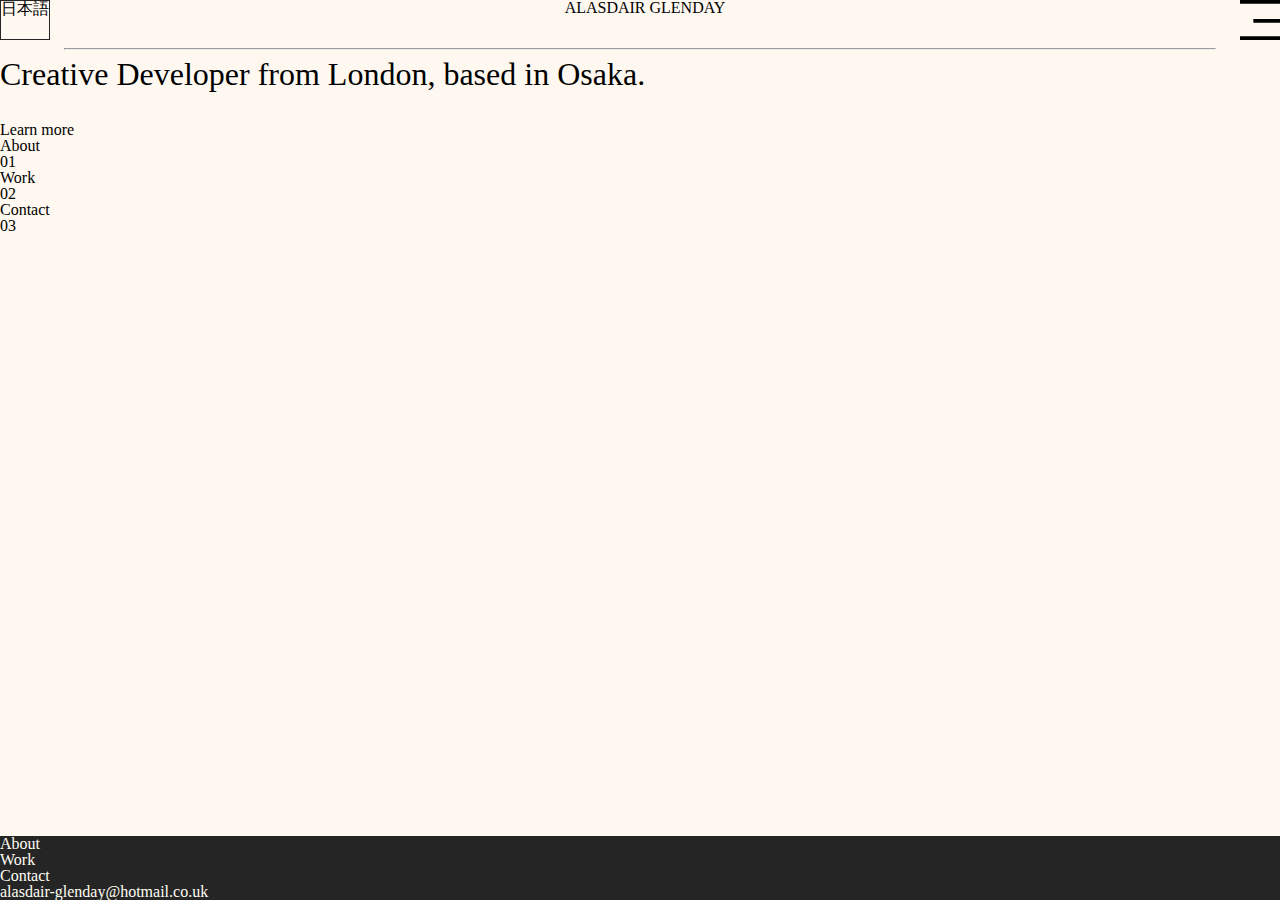
==== index.html @ 2c77ba04 "Hamburger nav (kinda) sorted" ====
<!DOCTYPE html>
<html lang="en">
<head>
    <meta charset="UTF-8">
    <meta name="viewport" content="width=device-width, initial-scale=1.0">
    <title>Alasdair Glenday - Portfolio</title>
    <link rel="stylesheet" href="styles.css">
</head>
<body>
    <div id="page-container">
        <header>
            <div>
                <a class="japanese" lang="ja-jp" href="">日本語</a>
                <p>Alasdair Glenday</p>
                <button class="hamburger-nav" onclick="toggleHamburgerMenu()"></button>      
            </div>
        </header>
        <hr>
        <nav id="hamburger-nav" class="display-none">
            <ul>
                <li>About</li>
                <li>Work</li>
                <li>Contact</li>
            </ul>
        </nav>
        <main>
            <h1>Creative Developer from London, based in Osaka.</h1> 
            <button>Learn more</button>
            <nav>
                <ul>
                    <li><a href="">About</a></li><p>01</p>
                    <li><a href="">Work</a></li><p>02</p>
                    <li><a href="">Contact</a></li><p>03</p>
                </ul>
            </nav>   
        </main>
        <footer>
            <li>About</li>
            <li>Work</li>
            <li>Contact</li>
            <p>alasdair-glenday@hotmail.co.uk</p>
        </footer>
        </div>
    <script src="script.js"></script>
</body>
</html>
---- styles.css ----
/* http://meyerweb.com/eric/tools/css/reset/ 
   v2.0 | 20110126
   License: none (public domain)
*/

html, body, div, span, applet, object, iframe,
h1, h2, h3, h4, h5, h6, p, blockquote, pre,
a, abbr, acronym, address, big, cite, code,
del, dfn, em, img, ins, kbd, q, s, samp,
small, strike, strong, sub, sup, tt, var,
b, u, i, center,
dl, dt, dd, ol, ul, li,
fieldset, form, label, legend,
table, caption, tbody, tfoot, thead, tr, th, td,
article, aside, canvas, details, embed, 
figure, figcaption, footer, header, hgroup, 
menu, nav, output, ruby, section, summary,
time, mark, audio, video {
	margin: 0;
	padding: 0;
	border: 0;
	font-size: 100%;
	font: inherit;
	vertical-align: baseline;
}
/* HTML5 display-role reset for older browsers */
article, aside, details, figcaption, figure, 
footer, header, hgroup, menu, nav, section {
	display: block;
}
body {
	line-height: 1;
}
ol, ul {
	list-style: none;
}
blockquote, q {
	quotes: none;
}
blockquote:before, blockquote:after,
q:before, q:after {
	content: '';
	content: none;
}
table {
	border-collapse: collapse;
	border-spacing: 0;
}

a, button{
	all: unset;
}

*{
    box-sizing: border-box;
}

/* --------------------------------Styles ----------------------------- */ 

@font-face {
    font-family: "Helvetica Neue", Helvetica, Arial, sans-serif;
    src: url(fonts/HelveticaNeue-01.ttf);
}


/* ------ Mobile first styling ----- */ 
/* (iPhone SE, 320px x 568) */ 

:root{
	--main-background-color: #FEF8F0;
	--main-font-color: black;
	--footer-color: #252525;
	--light-text: #FFFEF2;
}	

body{
    font-family: "Helvetica Neue";
	background-color: var(--main-background-color);
	color: var(--main-font-color);
}
/* Sets a container so the footer stays at the bottom */ 
#page-container{
	position: relative;
	min-height: 100vh;
}
	
/* Header Nav */ 
header div{
	display: flex;
	justify-content: space-between;
}

header div p{
	text-transform: uppercase;
}

hr{
	width: 90vw;
}

h1{
	font-weight: 300;
	font-size: 2em;
	margin-bottom: 1em;
}

/* CSS classes */ 

.display-none{
	display: none;
}

.display-block{
	display: block;
}

/* Links */ 
button:hover{
	cursor: pointer;
}
/* Japanese langauage link */ 
.japanese{
	border: #252525 1.5px solid;
}

/* Buttons */
button:hover{
	cursor: pointer;
}
.hamburger-nav{
	background-image: url(svg/hamburger-icon.svg);
	background-repeat: no-repeat;
	background-size: cover;
	width: 2.5em;
	height: 2.5em;
}
#hamburger-nav{
	font-size: 5em;
	width: 100vw;
	height: 100vh;
}
/* Footer styling */ 
footer{
	background-color: var(--footer-color);
	color: var(--light-text);
	position: absolute;
	bottom: 0;
	width: 100vw;
}
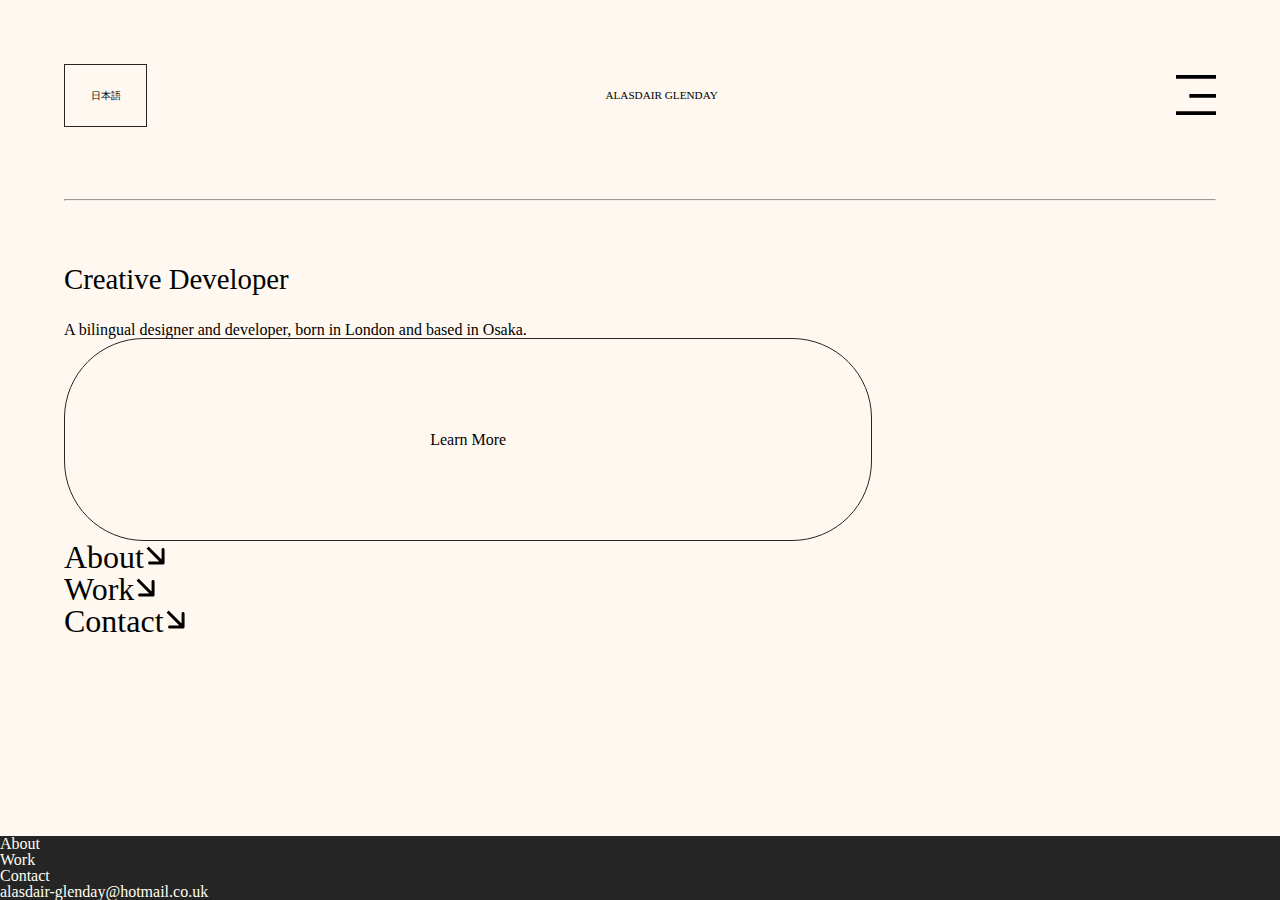
==== commit 0d7fe245: "Change UI slightly" ====
--- a/index.html
+++ b/index.html
@@ -24,13 +24,14 @@
             </ul>
         </nav>
         <main>
-            <h1>Creative Developer from London, based in Osaka.</h1> 
+            <h1>Creative Developer</h1> 
+            <h2>A bilingual designer and developer, born in London and based in Osaka.</h2>
             <button>Learn more</button>
             <nav>
                 <ul>
-                    <li><a href="">About</a></li><p>01</p>
-                    <li><a href="">Work</a></li><p>02</p>
-                    <li><a href="">Contact</a></li><p>03</p>
+                    <li><a href="">About</a><img src="svg/arrow-right.svg" alt="Arrow pointing right"></li>                      
+                    <li><a href="">Work</a><img src="svg/arrow-right.svg" alt="Arrow pointing right"></li>
+                    <li><a href="">Contact</a><img src="svg/arrow-right.svg" alt="Arrow pointing right"></li>
                 </ul>
             </nav>   
         </main>
--- a/styles.css
+++ b/styles.css
@@ -78,6 +78,10 @@
 	background-color: var(--main-background-color);
 	color: var(--main-font-color);
 }
+main{
+	margin: 5%;
+}
+
 /* Sets a container so the footer stays at the bottom */ 
 #page-container{
 	position: relative;
@@ -88,20 +92,28 @@
 header div{
 	display: flex;
 	justify-content: space-between;
+	align-items: center;
 }
 
 header div p{
 	text-transform: uppercase;
+	font-size: .7em;
+
 }
 
 hr{
 	width: 90vw;
+	margin-bottom: 4em;
 }
 
 h1{
-	font-weight: 300;
-	font-size: 2em;
+	/* font-weight: 300; */
+	font-size: 1.8em;
 	margin-bottom: 1em;
+}
+
+img[src="svg/arrow-right.svg"]{
+	transform: rotate(45deg);
 }
 
 /* CSS classes */ 
@@ -118,21 +130,41 @@
 button:hover{
 	cursor: pointer;
 }
+
+main nav a{
+	font-size: 2em;
+}
+
 /* Japanese langauage link */ 
 .japanese{
-	border: #252525 1.5px solid;
+	border: #252525 1px solid;
+	font-size: .6em;
+	padding: 2%;
+	margin: 5%;
+	
 }
 
 /* Buttons */
 button:hover{
 	cursor: pointer;
 }
+main button{
+	font-size: 1em;
+	text-align: center;
+	text-transform: capitalize;
+	border: #252525 solid 1px;
+	border-radius: 5em;
+	padding: 8% 5%;
+	width: 60%;
+}
+
 .hamburger-nav{
 	background-image: url(svg/hamburger-icon.svg);
 	background-repeat: no-repeat;
 	background-size: cover;
 	width: 2.5em;
 	height: 2.5em;
+	margin: 5%;
 }
 #hamburger-nav{
 	font-size: 5em;
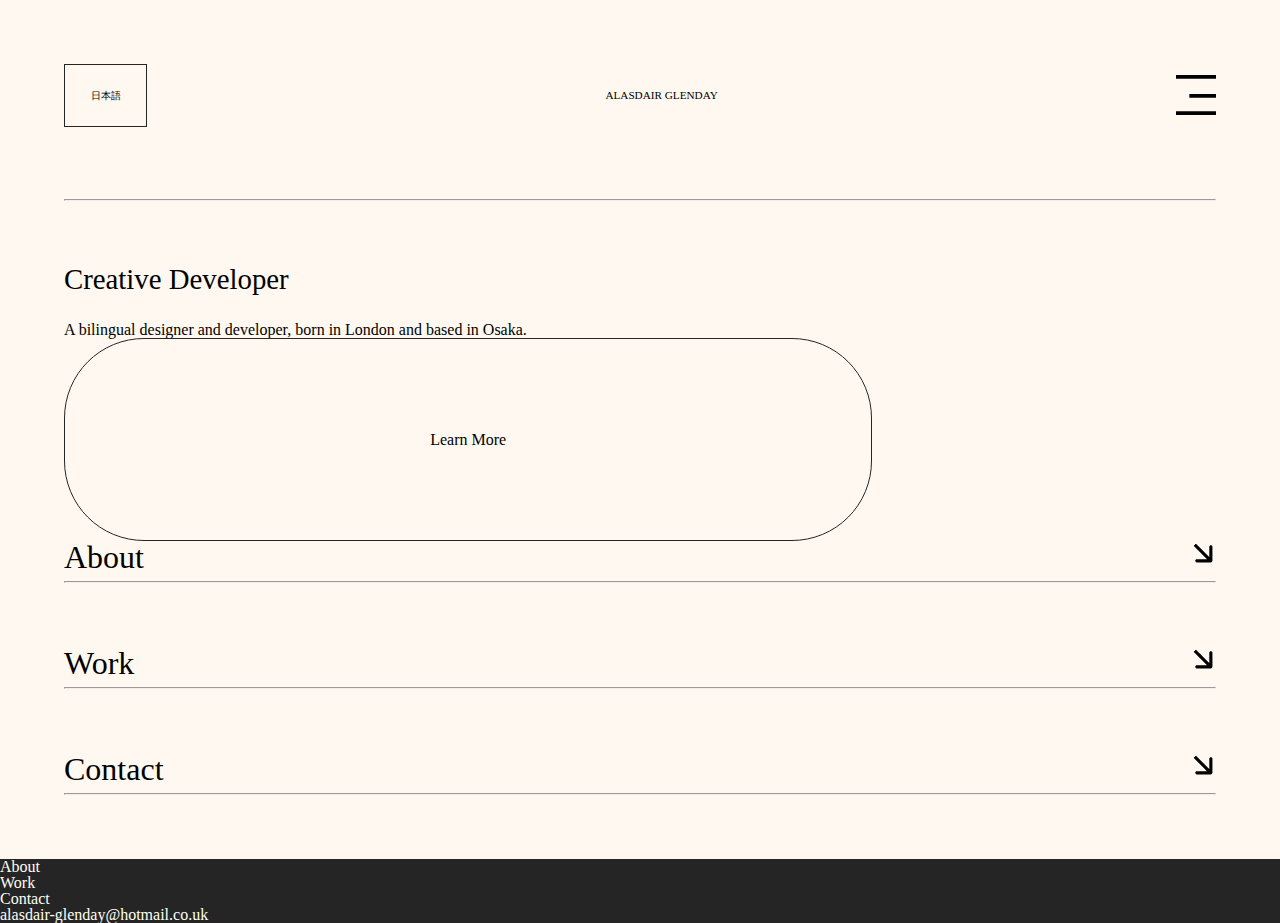
==== commit 54c2f85d: "Looking good" ====
--- a/index.html
+++ b/index.html
@@ -29,9 +29,12 @@
             <button>Learn more</button>
             <nav>
                 <ul>
-                    <li><a href="">About</a><img src="svg/arrow-right.svg" alt="Arrow pointing right"></li>                      
-                    <li><a href="">Work</a><img src="svg/arrow-right.svg" alt="Arrow pointing right"></li>
-                    <li><a href="">Contact</a><img src="svg/arrow-right.svg" alt="Arrow pointing right"></li>
+                    <li><a href="">About</a><button></button></li> 
+                    <hr>                     
+                    <li><a href="">Work</a><button></button></li>
+                    <hr>
+                    <li><a href="">Contact</a><button></button></li>
+                    <hr>
                 </ul>
             </nav>   
         </main>
--- a/styles.css
+++ b/styles.css
@@ -112,9 +112,32 @@
 	margin-bottom: 1em;
 }
 
-img[src="svg/arrow-right.svg"]{
+main nav ul li{
+	display: grid;
+	grid-template-columns: 1fr 1fr;
+	
+}
+
+main nav ul li a{
+	justify-self: start;
+}
+
+main nav ul li button{
+	background-image: url(svg/arrow-right.svg);
+	background-repeat: no-repeat;
+	background-size: cover;
+	width: 25px;
+	height: 25px;
+}
+
+main nav ul li button{
+	justify-self: end;
 	transform: rotate(45deg);
 }
+
+
+
+
 
 /* CSS classes */ 
 
@@ -148,7 +171,7 @@
 button:hover{
 	cursor: pointer;
 }
-main button{
+main h2 ~ button{
 	font-size: 1em;
 	text-align: center;
 	text-transform: capitalize;
@@ -175,8 +198,6 @@
 footer{
 	background-color: var(--footer-color);
 	color: var(--light-text);
-	position: absolute;
-	bottom: 0;
 	width: 100vw;
 }
 
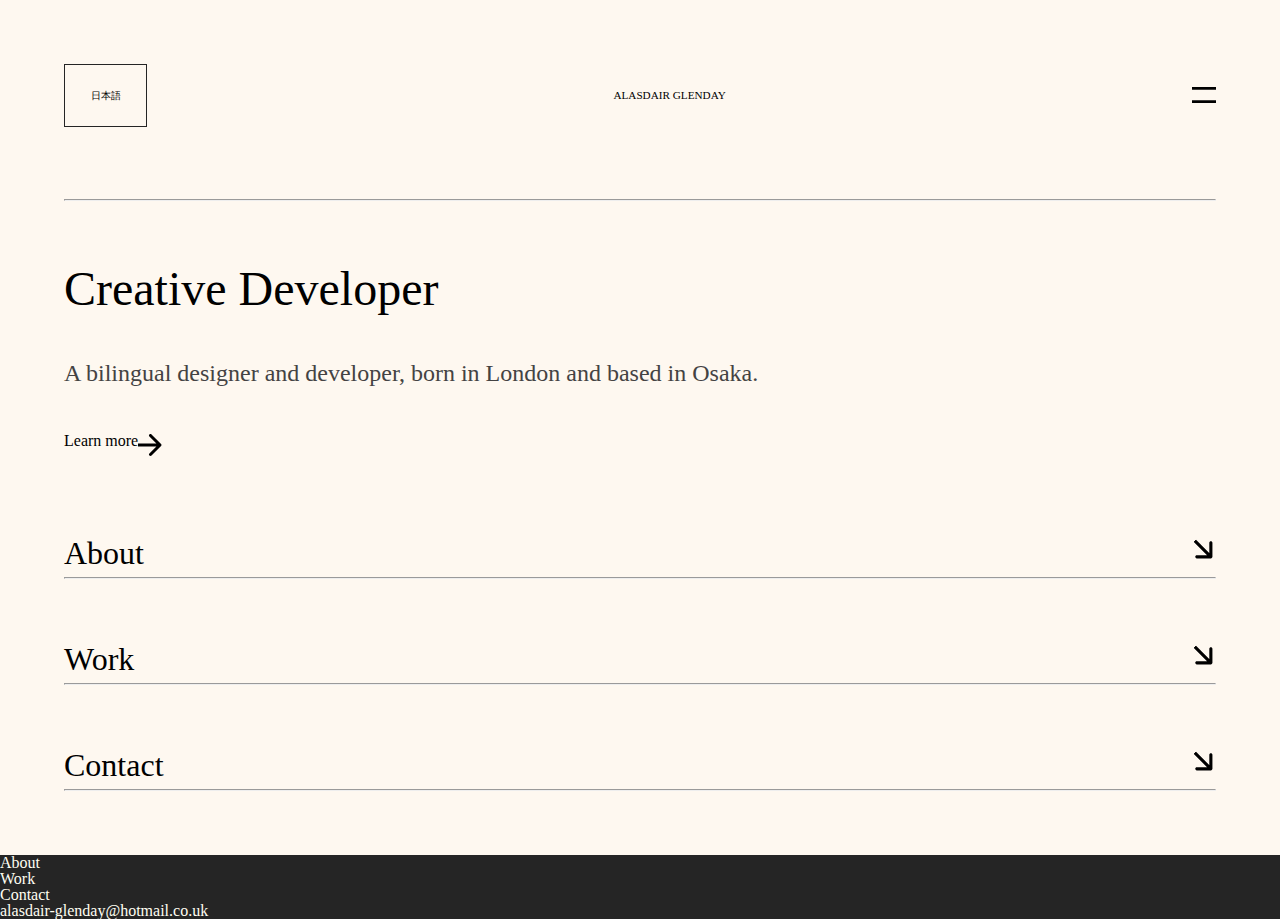
==== commit eed2ba96: "Good place to stop for a bit" ====
--- a/index.html
+++ b/index.html
@@ -25,8 +25,8 @@
         </nav>
         <main>
             <h1>Creative Developer</h1> 
-            <h2>A bilingual designer and developer, born in London and based in Osaka.</h2>
-            <button>Learn more</button>
+            <p>A bilingual designer and developer, born in London and based in Osaka.</p>
+            <a>Learn more<img src="svg/arrow-right.svg" alt=""></a>
             <nav>
                 <ul>
                     <li><a href="">About</a><button></button></li> 
--- a/styles.css
+++ b/styles.css
@@ -108,8 +108,20 @@
 
 h1{
 	/* font-weight: 300; */
-	font-size: 1.8em;
+	font-size: 3em;
 	margin-bottom: 1em;
+}
+
+main h1 ~ p{
+	font-size: 1.5em;
+	color: #444343;
+	margin-bottom: 2em;
+	
+}
+
+main p ~ a{
+	display: flex;
+	margin-bottom: 5em;
 }
 
 main nav ul li{
@@ -171,22 +183,23 @@
 button:hover{
 	cursor: pointer;
 }
-main h2 ~ button{
-	font-size: 1em;
+main p ~ a{
+	/* font-size: 1em;
 	text-align: center;
 	text-transform: capitalize;
 	border: #252525 solid 1px;
 	border-radius: 5em;
+	margin: 5%;
 	padding: 8% 5%;
-	width: 60%;
+	width: 60%; */
 }
 
 .hamburger-nav{
-	background-image: url(svg/hamburger-icon.svg);
+	background-image: url(svg/hamburger-two-lines.svg);
 	background-repeat: no-repeat;
 	background-size: cover;
-	width: 2.5em;
-	height: 2.5em;
+	width: 1.5em;
+	height: 1em;
 	margin: 5%;
 }
 #hamburger-nav{
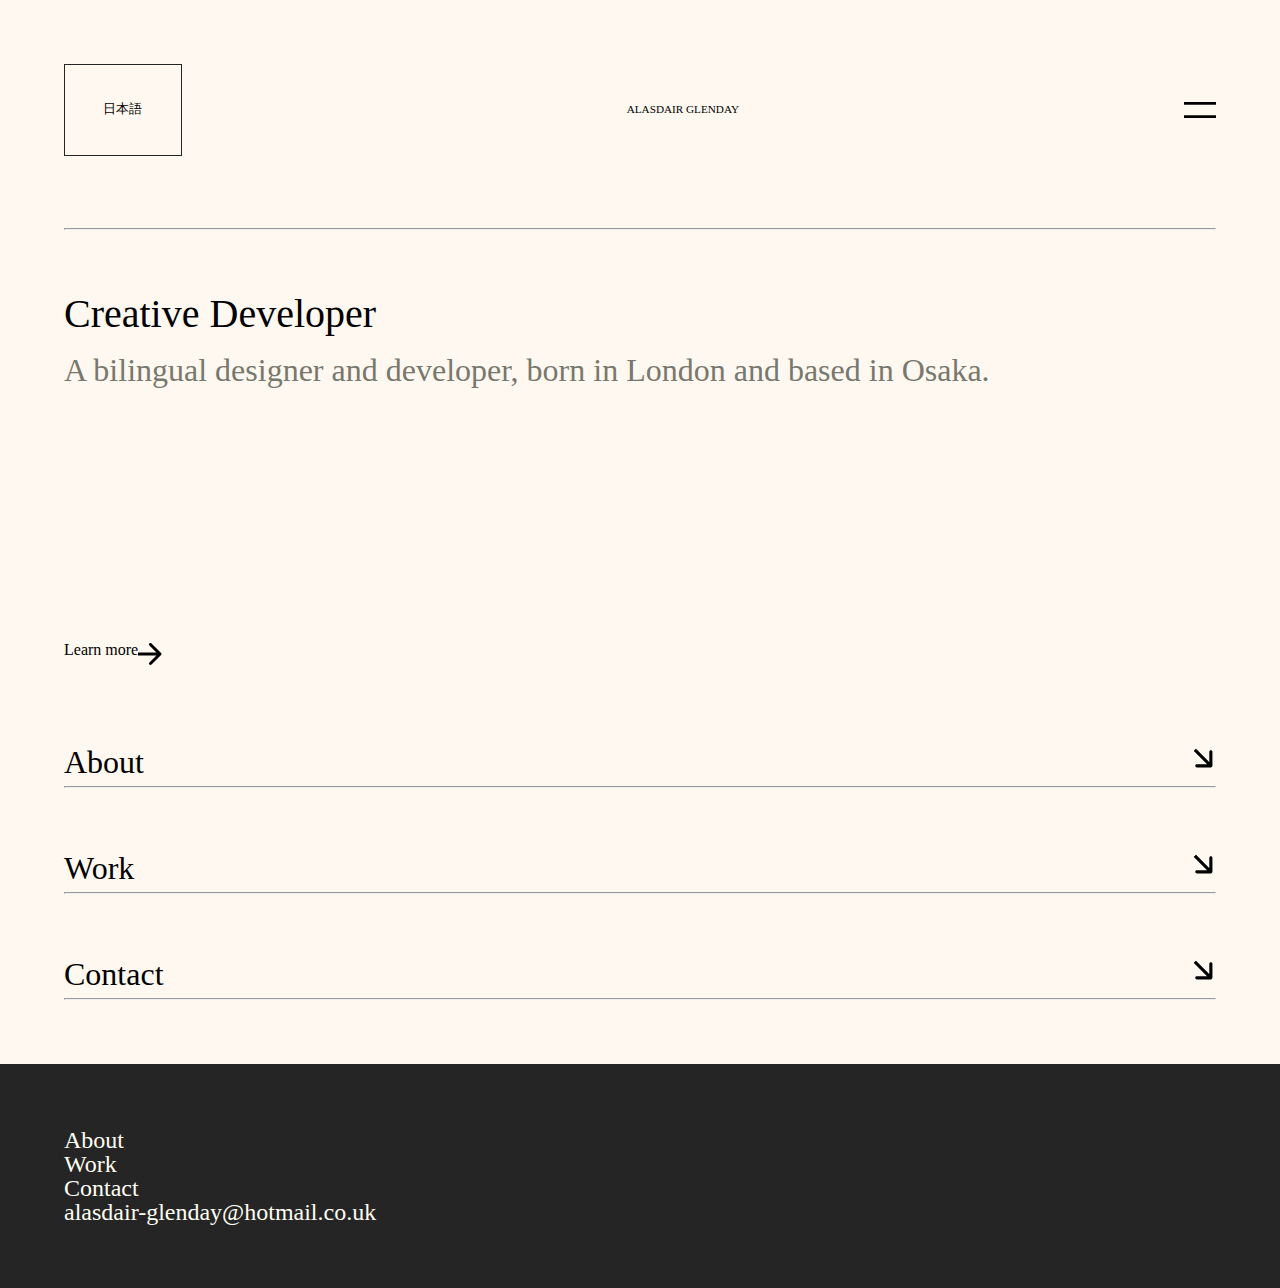
==== commit 4f54dd19: "Change homepage a bit" ====
--- a/index.html
+++ b/index.html
@@ -39,9 +39,11 @@
             </nav>   
         </main>
         <footer>
-            <li>About</li>
-            <li>Work</li>
-            <li>Contact</li>
+            <ul>
+                <li>About</li>
+                <li>Work</li>
+                <li>Contact</li>
+            </ul>
             <p>alasdair-glenday@hotmail.co.uk</p>
         </footer>
         </div>
--- a/styles.css
+++ b/styles.css
@@ -108,17 +108,18 @@
 
 h1{
 	/* font-weight: 300; */
-	font-size: 3em;
-	margin-bottom: 1em;
+	font-size: 2.5em;
+	/* text-transform: uppercase; */
+	margin-bottom: .5em;
 }
 
 main h1 ~ p{
-	font-size: 1.5em;
-	color: #444343;
-	margin-bottom: 2em;
-	
-}
-
+	font-size: 2em;
+	color: #78786E;
+	margin-bottom: 8em;
+	
+}
+/* Learn more */ 
 main p ~ a{
 	display: flex;
 	margin-bottom: 5em;
@@ -173,8 +174,8 @@
 /* Japanese langauage link */ 
 .japanese{
 	border: #252525 1px solid;
-	font-size: .6em;
-	padding: 2%;
+	font-size: .8em;
+	padding: 3%;
 	margin: 5%;
 	
 }
@@ -183,22 +184,23 @@
 button:hover{
 	cursor: pointer;
 }
-main p ~ a{
-	/* font-size: 1em;
+
+/* main p ~ a{
+	font-size: 1em;
 	text-align: center;
 	text-transform: capitalize;
 	border: #252525 solid 1px;
 	border-radius: 5em;
 	margin: 5%;
 	padding: 8% 5%;
-	width: 60%; */
-}
+	width: 60%;
+} */
 
 .hamburger-nav{
 	background-image: url(svg/hamburger-two-lines.svg);
 	background-repeat: no-repeat;
 	background-size: cover;
-	width: 1.5em;
+	width: 2em;
 	height: 1em;
 	margin: 5%;
 }
@@ -209,8 +211,15 @@
 }
 /* Footer styling */ 
 footer{
+	display: grid;
+	font-size: 1.5em;
 	background-color: var(--footer-color);
 	color: var(--light-text);
 	width: 100vw;
-}
-
+	padding: 5%;
+}
+
+footer li{
+	list-style: none;
+}
+
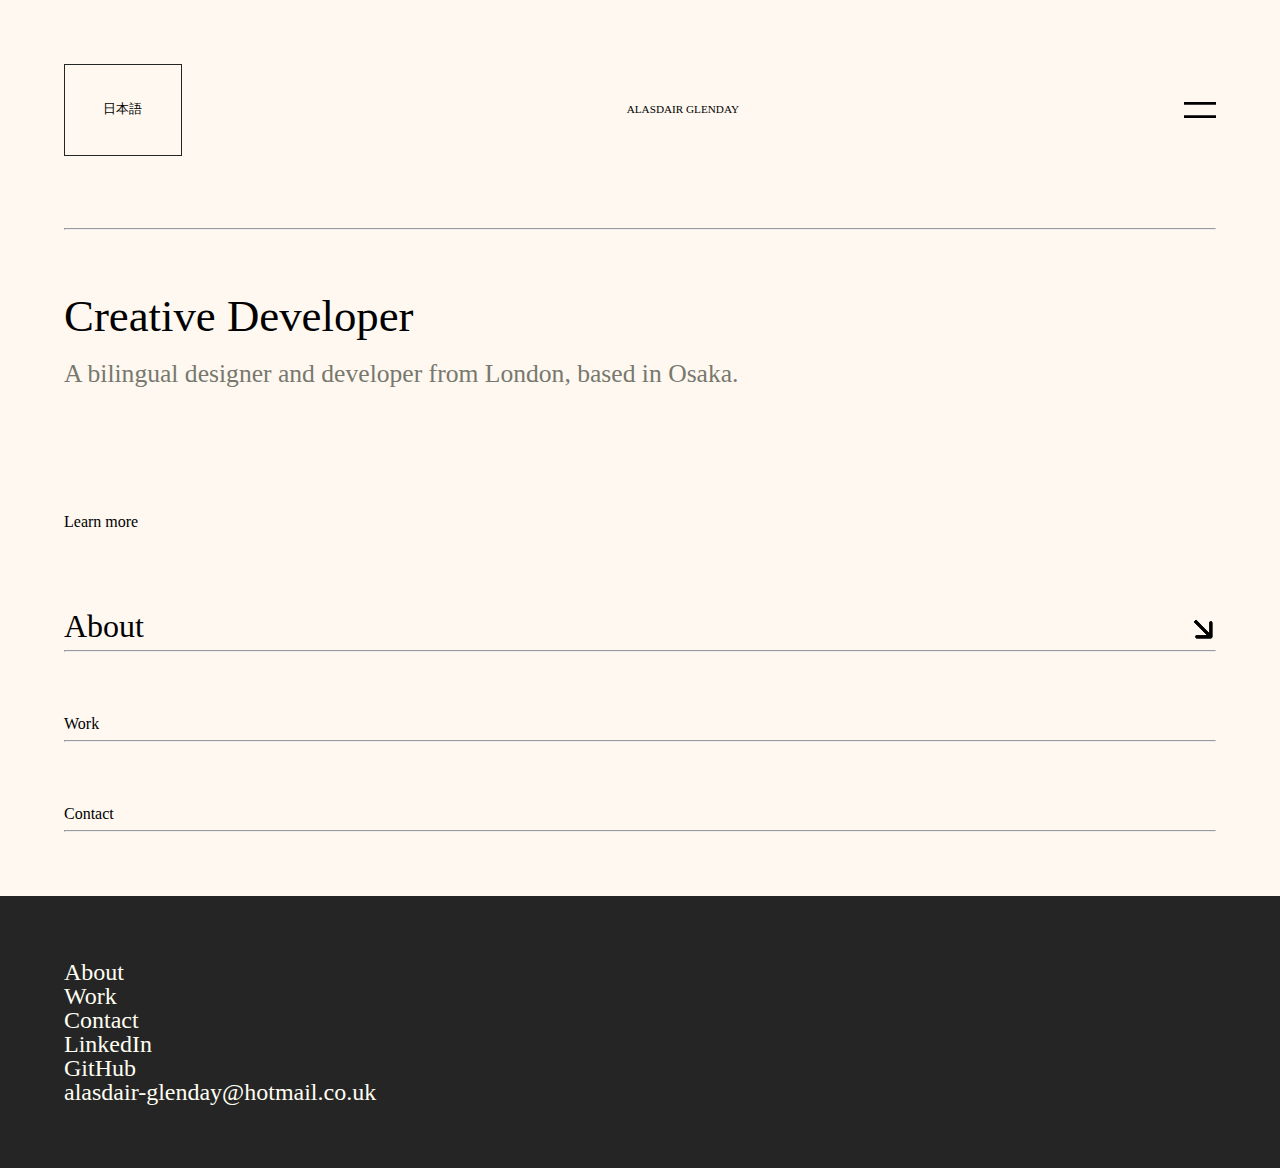
==== commit 3904f1f0: "Changed main nav to flexbox" ====
--- a/index.html
+++ b/index.html
@@ -25,11 +25,15 @@
         </nav>
         <main>
             <h1>Creative Developer</h1> 
-            <p>A bilingual designer and developer, born in London and based in Osaka.</p>
-            <a>Learn more<img src="svg/arrow-right.svg" alt=""></a>
+            <p>A bilingual designer and developer from London, based in Osaka.</p>
+            <div>
+                <a>Learn more</a>
+            </div>
             <nav>
                 <ul>
-                    <li><a href="">About</a><button></button></li> 
+                    <li><button>About <img src="svg/arrow-right.svg" alt=""></button></li> 
+                <!-- <p>Hey! I'm Ally - a designer and developer from London, UK, currently based in Osaka, Japan.</p>
+                    <a href="">Learn more</a> -->
                     <hr>                     
                     <li><a href="">Work</a><button></button></li>
                     <hr>
@@ -43,6 +47,8 @@
                 <li>About</li>
                 <li>Work</li>
                 <li>Contact</li>
+                <li>LinkedIn</li>
+                <li>GitHub</li>
             </ul>
             <p>alasdair-glenday@hotmail.co.uk</p>
         </footer>
--- a/styles.css
+++ b/styles.css
@@ -107,46 +107,51 @@
 }
 
 h1{
-	/* font-weight: 300; */
-	font-size: 2.5em;
+	font-weight: 500;
+	font-size: 2.8em;
 	/* text-transform: uppercase; */
 	margin-bottom: .5em;
 }
 
 main h1 ~ p{
+	font-size: 1.6em;
+	color: #78786E;
+	margin-bottom: 5em;
+	
+}
+/* Learn more */ 
+main div{
+	display: flex;
+	align-items: baseline;
+	margin-bottom: 5em;
+}
+
+main nav ul li{
+	/* display: grid; */
+}
+
+/* main nav ul li{
+	justify-self: start;
+} */
+main nav ul li button{
+	display: flex;
+	justify-content: space-between;
+	width: 100%;
 	font-size: 2em;
-	color: #78786E;
-	margin-bottom: 8em;
-	
-}
-/* Learn more */ 
-main p ~ a{
-	display: flex;
-	margin-bottom: 5em;
-}
-
-main nav ul li{
-	display: grid;
-	grid-template-columns: 1fr 1fr;
-	
-}
-
-main nav ul li a{
-	justify-self: start;
-}
-
-main nav ul li button{
+	align-items: center;
+}
+
+main nav ul li button img{
+	align-self: flex-end;
 	background-image: url(svg/arrow-right.svg);
 	background-repeat: no-repeat;
 	background-size: cover;
 	width: 25px;
 	height: 25px;
-}
-
-main nav ul li button{
-	justify-self: end;
 	transform: rotate(45deg);
 }
+
+
 
 
 
@@ -167,9 +172,9 @@
 	cursor: pointer;
 }
 
-main nav a{
+/* main nav a{
 	font-size: 2em;
-}
+} */
 
 /* Japanese langauage link */ 
 .japanese{
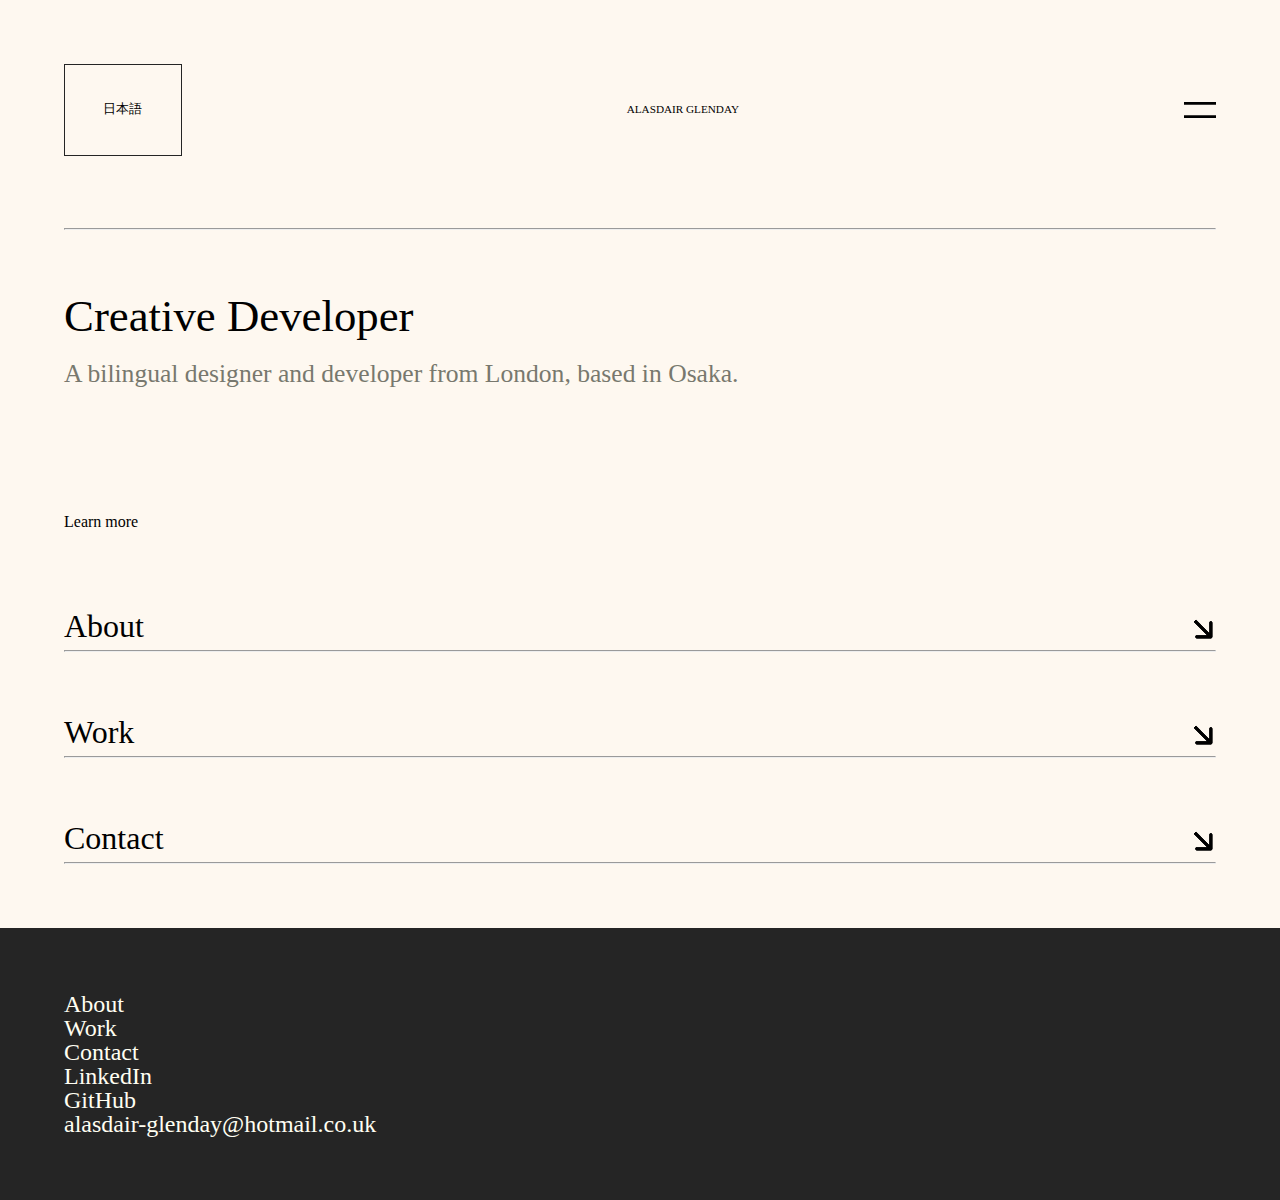
==== commit 93f40bd8: "Changed to flexbox" ====
--- a/index.html
+++ b/index.html
@@ -32,12 +32,12 @@
             <nav>
                 <ul>
                     <li><button>About <img src="svg/arrow-right.svg" alt=""></button></li> 
-                <!-- <p>Hey! I'm Ally - a designer and developer from London, UK, currently based in Osaka, Japan.</p>
+                    <!-- <p>Hey! I'm Ally - a designer and developer from London, UK, currently based in Osaka, Japan.</p>
                     <a href="">Learn more</a> -->
                     <hr>                     
-                    <li><a href="">Work</a><button></button></li>
+                    <li><button>Work <img src="svg/arrow-right.svg" alt=""></button></li> 
                     <hr>
-                    <li><a href="">Contact</a><button></button></li>
+                    <li><button>Contact <img src="svg/arrow-right.svg" alt=""></button></li> 
                     <hr>
                 </ul>
             </nav>   
